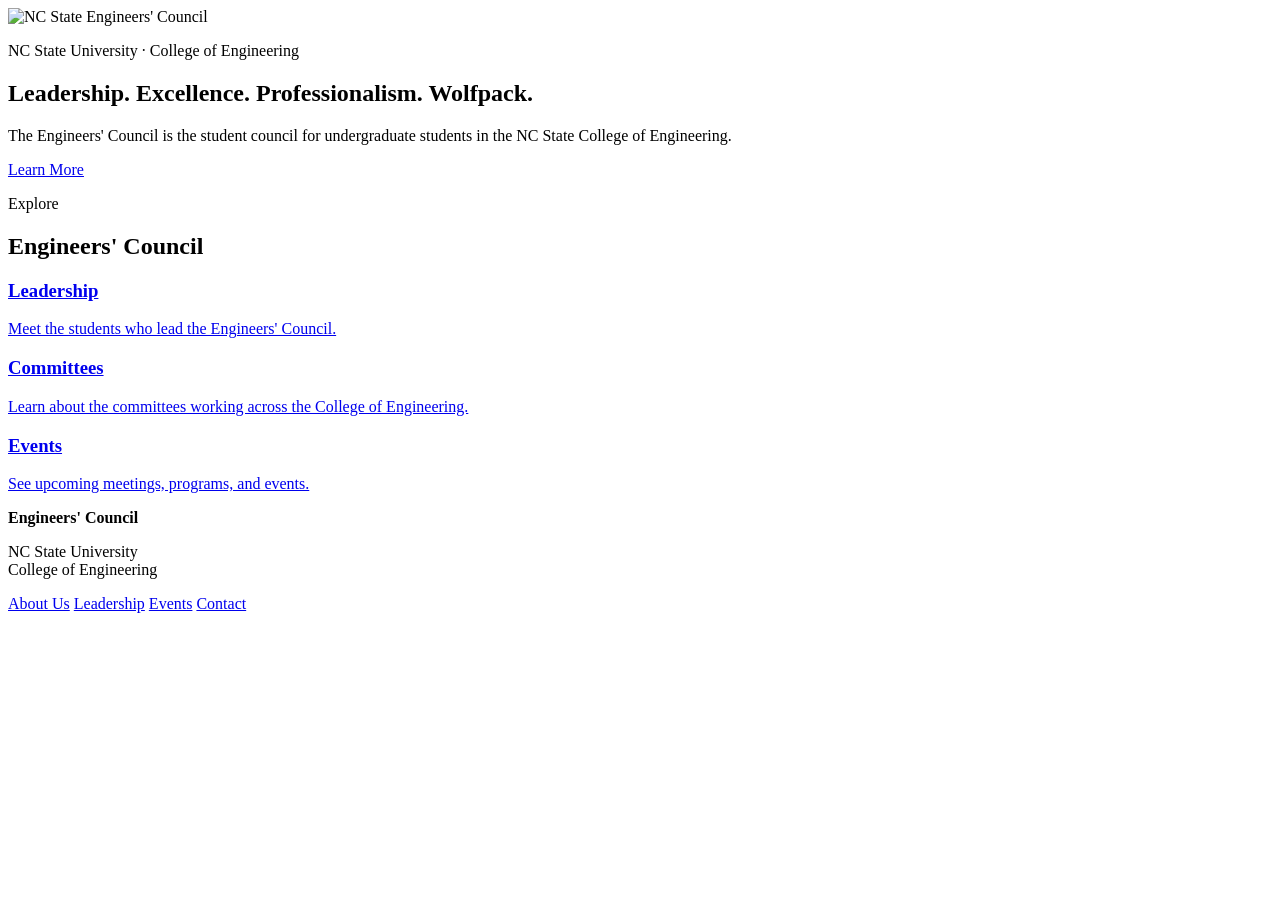
==== index.html @ de34f0c5 "j h" ====
<!DOCTYPE html>
<html lang="en">
<head>
    <link
    rel="stylesheet"
    href="https://cdnjs.cloudflare.com/ajax/libs/font-awesome/6.5.2/css/all.min.css"
>
    <meta charset="UTF-8">
    <meta name="viewport" content="width=device-width, initial-scale=1.0">

    <title>Engineers' Council | NC State</title>

    <link rel="stylesheet" href="css/style.css">
</head>

<body>
<div id="header"></div>

    <!-- =========================
         HERO
    ========================== -->
    <main>

        <section class="hero">

            <img
                src="images/banner2.jpg"
                alt="NC State Engineers' Council"
                class="hero-image"
            >

        </section>


        <!-- =========================
             INTRODUCTION
        ========================== -->
        <section class="intro">

            <div class="container intro-inner">

                <p class="eyebrow">
                    NC State University · College of Engineering
                </p>

                <h1>
                    Leadership. Excellence. Professionalism. Wolfpack.
                </h1>

                <p class="intro-text">
                    The Engineers' Council is the student council for
                    undergraduate students in the NC State College of
                    Engineering.
                </p>

                <a href="about.html" class="button">
                    Learn More
                </a>

            </div>

        </section>
        


        <!-- =========================
             QUICK LINKS
        ========================== -->
        <section class="quick-links">

            <div class="container">

                <div class="section-heading">
                    <p class="eyebrow">Explore</p>
                    <h2>Engineers' Council</h2>
                </div>


                <div class="quick-link-grid">

                    <a href="leadership.html" class="quick-card">
                        <h3>Leadership</h3>
                        <p>
                            Meet the students who lead the Engineers'
                            Council.
                        </p>
                    </a>


                    <a href="committees.html" class="quick-card">
                        <h3>Committees</h3>
                        <p>
                            Learn about the committees working across
                            the College of Engineering.
                        </p>
                    </a>


                    <a href="events.html" class="quick-card">
                        <h3>Events</h3>
                        <p>
                            See upcoming meetings, programs, and events.
                        </p>
                    </a>

                </div>

            </div>

        </section>

    </main>


    <!-- =========================
         FOOTER
    ========================== -->
    <footer class="site-footer">

        <div class="container footer-inner">

            <div>
                <strong>Engineers' Council</strong>
                <p>
                    NC State University<br>
                    College of Engineering
                </p>
            </div>

            <div class="footer-links">
                <a href="about.html">About Us</a>
                <a href="leadership.html">Leadership</a>
                <a href="events.html">Events</a>
                <a href="contact.html">Contact</a>
            </div>

        </div>

    </footer>


    <script src="js/script.js"></script>

</body>
</html>
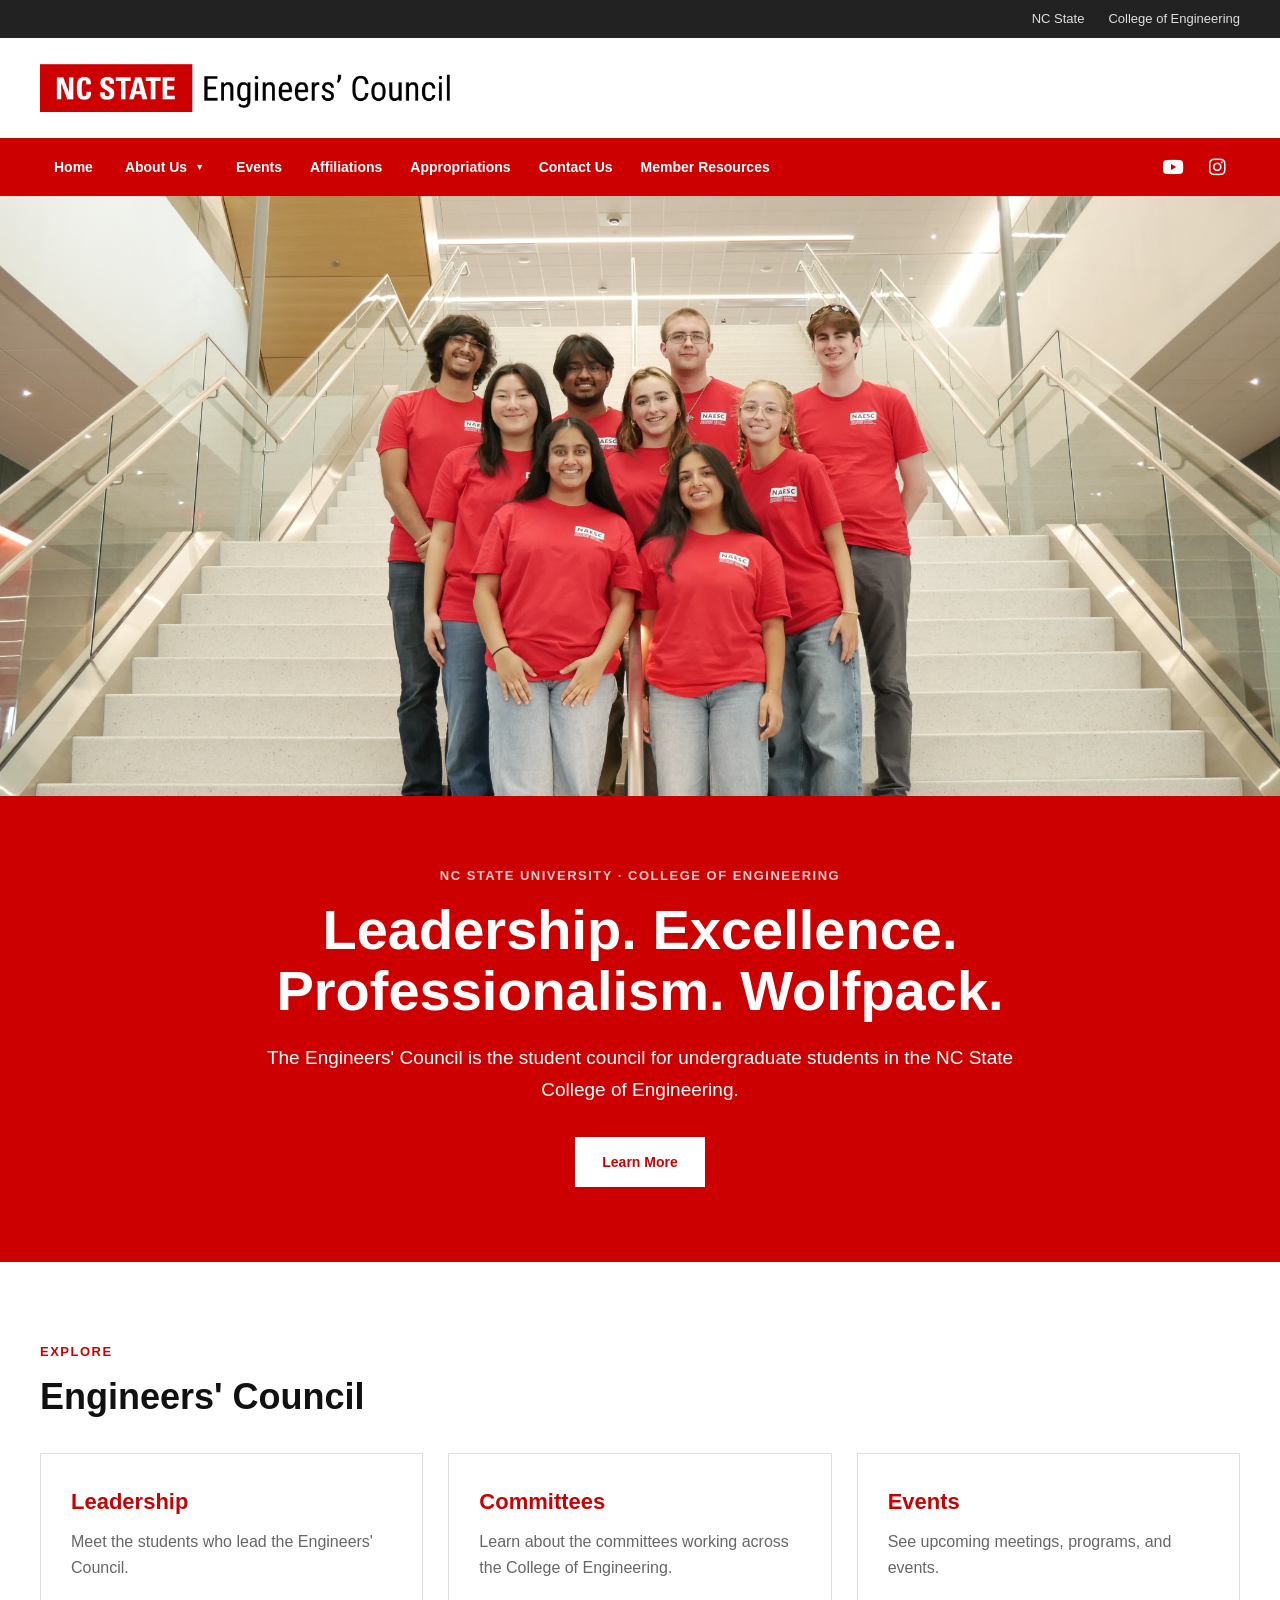
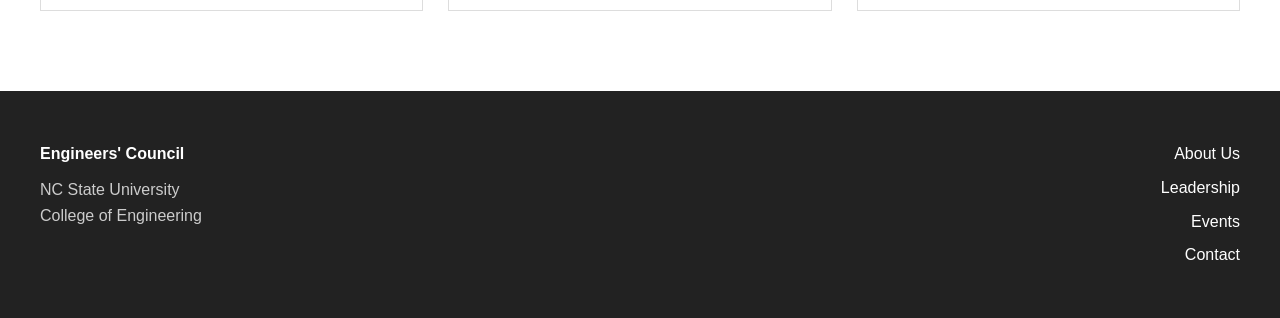
==== commit 764bbb89: "d" ====
--- a/index.html
+++ b/index.html
@@ -14,6 +14,11 @@
 </head>
 
 <body>
+
+<script>
+    document.documentElement.classList.add("loading");
+</script>
+
 <div id="header"></div>
 
     <!-- =========================
--- a/css/style.css
+++ b/css/style.css
@@ -0,0 +1,2893 @@
+/* =========================================
+   VARIABLES
+========================================= */
+
+:root {
+    --wolfpack-red: #cc0000;
+    --reynolds-red: #990000;
+
+    --black: #111111;
+    --dark-gray: #333333;
+    --gray: #666666;
+    --light-gray: #f2f2f2;
+    --border: #dddddd;
+
+    --white: #ffffff;
+
+    --max-width: 1200px;
+}
+
+/* =========================================
+   PAGE HEADER
+========================================= */
+
+.page-header {
+    background: var(--wolfpack-red);
+    color: #ffffff;
+}
+
+.page-header-inner {
+    padding: 70px 20px 75px;
+    text-align: center;
+}
+
+.page-header .eyebrow {
+    margin: 0 0 10px;
+    opacity: 0.8;
+}
+
+.page-header h1 {
+    margin: 0 0 15px;
+
+    font-size: clamp(42px, 6vw, 64px);
+    line-height: 1.1;
+    font-weight: 700;
+}
+
+.page-subtitle {
+    max-width: 700px;
+    margin: 0 auto;
+
+    font-size: 19px;
+    line-height: 1.6;
+}
+
+.events-calendar {
+    padding: 70px 0 90px;
+    background: var(--light-gray);
+}
+
+.calendar-header {
+    display: flex;
+    align-items: end;
+    justify-content: space-between;
+    gap: 30px;
+    margin-bottom: 25px;
+}
+
+.calendar-header h2 {
+    margin: 0;
+    color: var(--black);
+    font-size: 36px;
+}
+
+.calendar-button {
+    display: inline-flex;
+    align-items: center;
+    gap: 8px;
+
+    padding: 11px 18px;
+
+    background: var(--wolfpack-red);
+    color: #ffffff;
+
+    font-size: 14px;
+    font-weight: 700;
+}
+
+.calendar-button:hover {
+    background: var(--reynolds-red);
+}
+
+.calendar-shell {
+    overflow: hidden;
+
+    background: #ffffff;
+
+    border: 1px solid var(--border);
+
+    box-shadow: 0 8px 25px rgba(0, 0, 0, 0.08);
+}
+
+.calendar-top {
+    display: flex;
+    align-items: center;
+    justify-content: space-between;
+
+    padding: 18px 24px;
+
+    border-bottom: 1px solid var(--border);
+}
+
+.calendar-top strong {
+    display: block;
+
+    color: var(--black);
+    font-size: 17px;
+}
+
+.calendar-top span {
+    display: block;
+
+    margin-top: 2px;
+
+    color: var(--gray);
+    font-size: 13px;
+}
+
+.calendar-top i {
+    color: var(--wolfpack-red);
+    font-size: 24px;
+}
+
+.calendar-frame {
+    width: 100%;
+}
+
+.calendar-frame iframe {
+    display: block;
+
+    width: 100%;
+    height: 750px;
+
+    border: 0;
+}
+
+/* =========================================
+   MOBILE
+========================================= */
+
+@media (max-width: 768px) {
+
+    .page-header-inner {
+        padding: 55px 15px 60px;
+    }
+
+    .page-header h1 {
+        font-size: 42px;
+    }
+
+    .page-subtitle {
+        font-size: 17px;
+    }
+
+    .events-calendar {
+        padding: 55px 0 65px;
+    }
+
+    .calendar-wrapper iframe {
+        min-height: 600px;
+    }
+
+}
+/* =========================================
+   RESET
+========================================= */
+
+* {
+    box-sizing: border-box;
+}
+
+html {
+    scroll-behavior: smooth;
+}
+
+body {
+    margin: 0;
+    font-family: Arial, Helvetica, sans-serif;
+    color: var(--dark-gray);
+    background: var(--white);
+    line-height: 1.6;
+}
+
+img {
+    display: block;
+    max-width: 100%;
+}
+
+a {
+    color: inherit;
+    text-decoration: none;
+}
+
+
+/* =========================================
+   GENERAL
+========================================= */
+
+.container {
+    width: min(1200px, calc(100% - 40px));
+    margin: 0 auto;
+}
+
+
+/* =========================================
+   UTILITY BAR
+========================================= */
+
+.utility-bar {
+    background: #222222;
+    color: #ffffff;
+    font-size: 13px;
+}
+
+.utility-inner {
+    min-height: 38px;
+    display: flex;
+    justify-content: space-between;
+    align-items: center;
+}
+
+.utility-left {
+    font-weight: 600;
+}
+
+.utility-right {
+    display: flex;
+    gap: 24px;
+}
+
+.utility-right a {
+    color: #ffffff;
+    opacity: 0.85;
+}
+
+.utility-right a:hover {
+    opacity: 1;
+    text-decoration: underline;
+}
+
+
+/* =========================================
+   BRAND HEADER
+========================================= */
+
+.site-header {
+    background: #ffffff;
+}
+
+.header-inner {
+    min-height: 100px;
+    display: flex;
+    align-items: center;
+    justify-content: flex-start;
+}
+
+.brand {
+    display: flex;
+    align-items: center;
+    gap: 20px;
+}
+
+.brand-logo {
+    width: auto;
+    height: 48px;
+    object-fit: contain;
+}
+
+.brand-text {
+    display: flex;
+    flex-direction: column;
+}
+
+.brand-title {
+    color: var(--black);
+    font-size: 30px;
+    font-weight: 700;
+    line-height: 1.1;
+}
+
+.brand-subtitle {
+    margin-top: 4px;
+    color: var(--gray);
+    font-size: 14px;
+}
+
+/* =========================================
+   MAIN NAVIGATION
+========================================= */
+
+.main-nav {
+    position: relative;
+    background: var(--wolfpack-red);
+    color: #ffffff;
+    z-index: 1000;
+}
+
+.nav-inner {
+    display: flex;
+    align-items: stretch;
+    justify-content: flex-start;
+    min-height: 58px;
+    flex-wrap: nowrap;
+}
+
+.nav-link {
+    display: flex;
+    align-items: center;
+    justify-content: center;
+
+    height: 58px;
+    padding: 0 14px;
+
+    border: 0;
+    background: transparent;
+
+    color: #ffffff;
+
+    font-family: inherit;
+    font-size: 14px;
+    font-weight: 600;
+
+    line-height: 1;
+    white-space: nowrap;
+
+    cursor: pointer;
+
+    transition:
+        background-color 0.2s ease,
+        color 0.2s ease;
+}
+
+.nav-link:hover,
+.nav-link.active {
+    background: var(--reynolds-red);
+}
+
+
+/* About Us container */
+
+.nav-dropdown {
+    position: relative;
+    display: flex;
+    align-items: stretch;
+}
+
+
+/* About Us button */
+
+.nav-dropdown .dropdown-toggle {
+    display: flex;
+    align-items: center;
+    justify-content: center;
+
+    height: 58px;
+
+    padding: 0 18px;
+
+    gap: 8px;
+}
+
+
+/* Arrow */
+
+.dropdown-toggle .arrow {
+    display: inline-flex;
+    align-items: center;
+
+    font-size: 9px;
+    line-height: 1;
+}
+
+
+/* =========================================
+   DESKTOP DROPDOWN
+========================================= */
+
+.nav-dropdown {
+    position: relative;
+}
+
+.dropdown-menu {
+    position: absolute;
+
+    top: 100%;
+    left: 0;
+
+    min-width: 280px;
+
+    padding: 8px 0;
+
+    background: #ffffff;
+
+    border-top: 4px solid var(--reynolds-red);
+
+    box-shadow: 0 8px 25px rgba(0, 0, 0, 0.18);
+
+    opacity: 0;
+    visibility: hidden;
+
+    transform: translateY(-5px);
+
+    transition:
+        opacity 0.15s ease,
+        visibility 0.15s ease,
+        transform 0.15s ease;
+}
+
+.nav-dropdown:hover .dropdown-menu,
+.nav-dropdown.open .dropdown-menu {
+    opacity: 1;
+    visibility: visible;
+    transform: translateY(0);
+}
+
+.dropdown-menu a {
+    display: block;
+
+    padding: 12px 20px;
+
+    color: var(--dark-gray);
+
+    font-size: 14px;
+
+    transition:
+        background-color 0.15s ease,
+        color 0.15s ease;
+}
+
+.dropdown-menu a:hover {
+    background: var(--light-gray);
+    color: var(--wolfpack-red);
+}
+
+
+/* =========================================
+   MOBILE BUTTON
+========================================= */
+
+.mobile-menu-button {
+    display: none;
+
+    margin-left: auto;
+
+    width: 48px;
+    height: 48px;
+
+    padding: 10px;
+
+    border: 0;
+    background: transparent;
+
+    cursor: pointer;
+}
+
+.mobile-menu-button span {
+    display: block;
+
+    width: 26px;
+    height: 3px;
+
+    margin: 5px auto;
+
+    background: #ffffff;
+
+    transition: transform 0.2s ease;
+}
+
+
+/* =========================================
+   MOBILE MENU
+========================================= */
+
+.mobile-menu {
+    display: none;
+
+    background: var(--reynolds-red);
+}
+
+.mobile-menu > a,
+.mobile-dropdown-toggle {
+    display: flex;
+    align-items: center;
+    justify-content: space-between;
+
+    width: 100%;
+
+    padding: 16px 20px;
+
+    border: 0;
+    border-bottom: 1px solid rgba(255, 255, 255, 0.15);
+
+    background: transparent;
+
+    color: #ffffff;
+
+    font-family: inherit;
+    font-size: 16px;
+    font-weight: 600;
+
+    text-align: left;
+
+    cursor: pointer;
+}
+
+.mobile-menu > a:hover,
+.mobile-dropdown-toggle:hover {
+    background: var(--wolfpack-red);
+}
+
+.mobile-dropdown {
+    display: none;
+
+    background: #ffffff;
+}
+
+.mobile-dropdown.open {
+    display: block;
+}
+
+.mobile-dropdown a {
+    display: block;
+
+    padding: 13px 30px;
+
+    border-bottom: 1px solid var(--border);
+
+    color: var(--dark-gray);
+
+    font-size: 14px;
+}
+
+.mobile-dropdown a:hover {
+    color: var(--wolfpack-red);
+    background: var(--light-gray);
+}
+
+
+/* =========================================
+   HERO
+========================================= */
+
+.hero {
+    width: 100%;
+    height: min(600px, 55vw);
+
+    min-height: 350px;
+
+    overflow: hidden;
+
+    background: #eeeeee;
+}
+
+.hero-image {
+    width: 100%;
+    height: 100%;
+
+    object-fit: cover;
+    object-position: center;
+}
+
+
+/* =========================================
+   INTRO
+========================================= */
+
+.intro {
+    background: var(--wolfpack-red);
+    color: #ffffff;
+}
+
+.intro-inner {
+    padding: 70px 20px 75px;
+    text-align: center;
+}
+
+.eyebrow {
+    margin: 0 0 12px;
+
+    font-size: 13px;
+    font-weight: 700;
+
+    letter-spacing: 1.5px;
+    text-transform: uppercase;
+}
+
+.intro .eyebrow {
+    opacity: 0.8;
+}
+
+.intro h1 {
+    max-width: 900px;
+
+    margin: 0 auto 20px;
+
+    font-size: clamp(32px, 5vw, 56px);
+    line-height: 1.1;
+
+    font-weight: 700;
+}
+
+.intro-text {
+    max-width: 750px;
+
+    margin: 0 auto 30px;
+
+    font-size: 19px;
+    line-height: 1.7;
+}
+
+
+/* =========================================
+   BUTTON
+========================================= */
+
+.button {
+    display: inline-block;
+
+    padding: 12px 25px;
+
+    background: #ffffff;
+    color: var(--wolfpack-red);
+
+    font-size: 14px;
+    font-weight: 700;
+
+    border: 2px solid #ffffff;
+
+    transition:
+        background-color 0.2s ease,
+        color 0.2s ease;
+}
+
+.button:hover {
+    background: transparent;
+    color: #ffffff;
+}
+
+
+
+/* =========================================
+   QUICK LINKS
+========================================= */
+
+.quick-links {
+    padding: 80px 0;
+    background: #ffffff;
+}
+
+.section-heading {
+    margin-bottom: 35px;
+}
+
+.section-heading .eyebrow {
+    color: var(--wolfpack-red);
+}
+
+.section-heading h2 {
+    margin: 0;
+
+    color: var(--black);
+
+    font-size: 36px;
+    line-height: 1.2;
+}
+
+.quick-link-grid {
+    display: grid;
+
+    grid-template-columns:
+        repeat(3, 1fr);
+
+    gap: 25px;
+}
+
+.quick-card {
+    display: block;
+
+    padding: 30px;
+
+    border: 1px solid var(--border);
+
+    transition:
+        transform 0.2s ease,
+        box-shadow 0.2s ease,
+        border-color 0.2s ease;
+}
+
+.quick-card:hover {
+    transform: translateY(-4px);
+
+    border-color: var(--wolfpack-red);
+
+    box-shadow:
+        0 8px 25px rgba(0, 0, 0, 0.08);
+}
+
+.quick-card h3 {
+    margin: 0 0 10px;
+
+    color: var(--wolfpack-red);
+
+    font-size: 22px;
+}
+
+.quick-card p {
+    margin: 0;
+
+    color: var(--gray);
+}
+
+
+/* =========================================
+   FOOTER
+========================================= */
+
+.site-footer {
+    padding: 50px 0;
+
+    background: #222222;
+    color: #ffffff;
+}
+
+.footer-inner {
+    display: flex;
+    justify-content: space-between;
+    gap: 40px;
+}
+
+.footer-inner p {
+    margin: 10px 0 0;
+
+    color: #cccccc;
+}
+
+.footer-links {
+    display: flex;
+    flex-direction: column;
+    gap: 8px;
+
+    text-align: right;
+}
+
+.footer-links a {
+    color: #ffffff;
+}
+
+.footer-links a:hover {
+    color: #ffcccc;
+}
+/* =========================================
+   SOCIAL ICONS
+========================================= */
+
+.social-links {
+    display: flex;
+    align-items: stretch;
+    margin-left: auto;
+}
+
+.social-link {
+    display: flex;
+    align-items: center;
+    justify-content: center;
+
+    width: 45px;
+    height: 58px;
+
+    color: #ffffff;
+
+    font-size: 19px;
+
+    transition:
+        background-color 0.2s ease,
+        transform 0.2s ease;
+}
+
+.social-link:hover {
+    background: var(--reynolds-red);
+}
+
+.social-link i {
+    transition: transform 0.2s ease;
+}
+
+.social-link:hover i {
+    transform: scale(1.1);
+}
+
+/* =========================================
+   MOBILE
+========================================= */
+
+@media (max-width: 768px) {
+
+    .container {
+        width: min(100% - 30px, 1200px);
+    }
+
+
+    /* Utility */
+
+    .utility-right {
+        display: none;
+    }
+
+    .utility-inner {
+        min-height: 32px;
+    }
+
+
+    /* Header */
+
+    .header-inner {
+        min-height: 82px;
+    }
+
+    .brand-logo {
+        height: 40px;
+    }
+
+    .brand {
+        gap: 12px;
+    }
+
+    .brand-title {
+        font-size: 22px;
+    }
+
+    .brand-subtitle {
+        font-size: 12px;
+    }
+
+
+    /* Navigation */
+
+    .nav-inner {
+        min-height: 58px;
+    }
+
+    .nav-inner > .nav-link,
+    .nav-inner > .nav-dropdown {
+        display: none;
+    }
+
+    .mobile-menu-button {
+        display: block;
+    }
+
+    .mobile-menu {
+        display: none;
+    }
+
+    .main-nav.mobile-open .mobile-menu {
+        display: block;
+    }
+
+
+    /* Hero */
+
+    .hero {
+        height: 55vw;
+        min-height: 250px;
+    }
+
+
+    /* Intro */
+
+    .intro-inner {
+        padding: 55px 15px 60px;
+    }
+
+    .intro-text {
+        font-size: 17px;
+    }
+
+
+    /* Cards */
+
+    .quick-links {
+        padding: 55px 0;
+    }
+
+    .quick-link-grid {
+        grid-template-columns: 1fr;
+    }
+
+
+    /* Footer */
+
+    .footer-inner {
+        flex-direction: column;
+    }
+
+    .footer-links {
+        text-align: left;
+    }
+}
+
+
+/* =========================================
+   SMALL PHONES
+========================================= */
+
+@media (max-width: 480px) {
+
+    .brand-logo {
+        height: 42px;
+    }
+
+    .brand-title {
+        font-size: 19px;
+    }
+
+    .brand-subtitle {
+        display: none;
+    }
+
+    .hero {
+        min-height: 220px;
+    }
+
+    .intro h1 {
+        font-size: 30px;
+    }
+}
+/* =========================================
+   MEETING ANNOUNCEMENT
+========================================= */
+
+.meeting-announcement {
+    background: var(--wolfpack-red);
+    color: #ffffff;
+}
+
+.meeting-inner {
+    display: flex;
+    align-items: center;
+    gap: 28px;
+
+    padding: 42px 20px;
+}
+
+.meeting-icon {
+    display: flex;
+    align-items: center;
+    justify-content: center;
+
+    flex-shrink: 0;
+
+    width: 64px;
+    height: 64px;
+
+    background: #ffffff;
+    color: var(--wolfpack-red);
+
+    font-size: 27px;
+}
+
+.meeting-content {
+    flex: 1;
+}
+
+.meeting-label {
+    display: block;
+
+    margin-bottom: 3px;
+
+    color: #ffffff;
+
+    font-size: 12px;
+    font-weight: 700;
+    letter-spacing: 1.5px;
+}
+
+.meeting-content h2 {
+    margin: 0 0 8px;
+
+    color: #ffffff;
+
+    font-size: 30px;
+    line-height: 1.2;
+}
+
+.meeting-details {
+    display: flex;
+    flex-wrap: wrap;
+    align-items: center;
+
+    gap: 8px;
+
+    margin: 0 0 8px;
+
+    color: #ffffff;
+
+    font-size: 16px;
+}
+
+.meeting-details strong {
+    color: #ffffff;
+}
+
+.meeting-divider {
+    color: #ffffff;
+    font-weight: 700;
+}
+
+.meeting-description {
+    max-width: 850px;
+
+    margin: 0;
+
+    color: #ffffff;
+
+    font-size: 15px;
+    line-height: 1.5;
+}
+
+
+/* =========================================
+   MOBILE
+========================================= */
+
+@media (max-width: 600px) {
+
+    .meeting-inner {
+        align-items: flex-start;
+        gap: 18px;
+
+        padding: 32px 20px;
+    }
+
+    .meeting-icon {
+        width: 52px;
+        height: 52px;
+
+        font-size: 22px;
+    }
+
+    .meeting-content h2 {
+        font-size: 24px;
+    }
+
+    .meeting-details {
+        display: block;
+        font-size: 15px;
+    }
+
+    .meeting-divider {
+        display: none;
+    }
+
+    .meeting-details strong {
+        display: block;
+        margin-bottom: 3px;
+    }
+
+}
+/* =========================================
+   NEW PAGE HEADER
+========================================= */
+
+.new-page-header {
+    background: #ffffff;
+    color: var(--black);
+    border-bottom: 1px solid var(--border);
+}
+
+.new-page-header-inner {
+    padding: 55px 20px 50px;
+    text-align: center;
+}
+
+.new-page-header .eyebrow {
+    margin: 0 0 8px;
+
+    color: var(--wolfpack-red);
+
+    font-size: 13px;
+    font-weight: 700;
+    letter-spacing: 1.5px;
+    text-transform: uppercase;
+}
+
+.new-page-header h1 {
+    margin: 0 0 12px;
+
+    color: var(--black);
+
+    font-size: clamp(40px, 5vw, 56px);
+    line-height: 1.1;
+    font-weight: 700;
+}
+
+.new-page-header .page-subtitle {
+    max-width: 700px;
+
+    margin: 0 auto;
+
+    color: var(--gray);
+
+    font-size: 18px;
+    line-height: 1.6;
+}
+/* =========================================
+   ABOUT INTRO
+========================================= */
+
+.about-intro {
+    padding: 75px 0;
+    background: #ffffff;
+}
+
+.about-intro-inner {
+    display: grid;
+    grid-template-columns: 1fr 1fr;
+    align-items: center;
+    gap: 60px;
+}
+
+.about-image {
+    overflow: hidden;
+}
+
+.about-image img {
+    width: 100%;
+    height: 400px;
+    object-fit: cover;
+}
+
+.about-intro-content .eyebrow {
+    margin: 0 0 8px;
+    color: var(--wolfpack-red);
+}
+
+.about-intro-content h2 {
+    margin: 0 0 20px;
+    color: var(--black);
+    font-size: 38px;
+    line-height: 1.2;
+}
+
+.about-intro-content p {
+    margin: 0 0 16px;
+    color: var(--gray);
+    font-size: 17px;
+    line-height: 1.7;
+}
+
+
+/* =========================================
+   MEMBERS
+========================================= */
+
+.about-members {
+    padding: 75px 0;
+    background: var(--light-gray);
+}
+
+.member-grid {
+    display: grid;
+    grid-template-columns: repeat(3, 1fr);
+    gap: 25px;
+}
+
+.member-item {
+    display: flex;
+    gap: 20px;
+
+    padding: 30px;
+
+    background: #ffffff;
+    border: 1px solid var(--border);
+}
+
+.member-icon {
+    display: flex;
+    align-items: center;
+    justify-content: center;
+
+    flex-shrink: 0;
+
+    width: 52px;
+    height: 52px;
+
+    background: var(--wolfpack-red);
+    color: #ffffff;
+
+    font-size: 21px;
+}
+
+.member-item h3 {
+    margin: 0 0 8px;
+
+    color: var(--black);
+    font-size: 19px;
+}
+
+.member-item p {
+    margin: 0;
+
+    color: var(--gray);
+    font-size: 14px;
+    line-height: 1.6;
+}
+
+
+/* =========================================
+   MEETINGS / JOIN
+========================================= */
+
+.about-meetings {
+    padding: 75px 0;
+    background: var(--wolfpack-red);
+    color: #ffffff;
+}
+
+.about-meetings-inner {
+    display: grid;
+    grid-template-columns: 1fr 1fr;
+    gap: 70px;
+}
+
+.about-meetings .eyebrow {
+    margin: 0 0 8px;
+    color: #ffffff;
+    opacity: 0.8;
+}
+
+.about-meetings h2 {
+    margin: 0 0 15px;
+
+    color: #ffffff;
+
+    font-size: 30px;
+    line-height: 1.2;
+}
+
+.about-meetings p {
+    margin: 0 0 14px;
+
+    color: #ffffff;
+
+    font-size: 16px;
+    line-height: 1.7;
+}
+
+.about-meetings a {
+    color: #ffffff;
+    font-weight: 700;
+    text-decoration: underline;
+}
+
+.about-meetings a:hover {
+    color: #ffcccc;
+}
+
+
+/* =========================================
+   ABOUT MOBILE
+========================================= */
+
+@media (max-width: 768px) {
+
+    .about-intro {
+        padding: 55px 0;
+    }
+
+    .about-intro-inner {
+        grid-template-columns: 1fr;
+        gap: 35px;
+    }
+
+    .about-image img {
+        height: 300px;
+    }
+
+    .about-intro-content h2 {
+        font-size: 32px;
+    }
+
+    .member-grid {
+        grid-template-columns: 1fr;
+    }
+
+    .about-members {
+        padding: 55px 0;
+    }
+
+    .about-meetings {
+        padding: 55px 0;
+    }
+
+    .about-meetings-inner {
+        grid-template-columns: 1fr;
+        gap: 40px;
+    }
+
+}
+
+
+@media (max-width: 480px) {
+
+    .about-image img {
+        height: 240px;
+    }
+
+    .member-item {
+        padding: 22px;
+    }
+
+}
+/* =========================================
+   APPROPRIATIONS INTRO
+========================================= */
+
+.appropriations-intro {
+    padding: 65px 0;
+    background: #ffffff;
+}
+
+.appropriations-intro-content {
+    max-width: 900px;
+    margin: 0 auto;
+}
+
+.appropriations-intro-content > p {
+    margin: 0 0 30px;
+
+    color: var(--dark-gray);
+
+    font-size: 19px;
+    line-height: 1.7;
+}
+
+
+/* =========================================
+   NOTICE
+========================================= */
+
+.appropriations-notice {
+    display: flex;
+    gap: 18px;
+
+    padding: 22px 25px;
+
+    background: var(--light-gray);
+    border-left: 5px solid var(--wolfpack-red);
+}
+
+.appropriations-notice > i {
+    margin-top: 3px;
+
+    color: var(--wolfpack-red);
+
+    font-size: 22px;
+}
+
+.appropriations-notice strong {
+    display: block;
+
+    margin-bottom: 4px;
+
+    color: var(--black);
+
+    font-size: 16px;
+}
+
+.appropriations-notice p {
+    margin: 0;
+
+    color: var(--gray);
+
+    font-size: 14px;
+}
+
+
+/* =========================================
+   PROCESS
+========================================= */
+
+.appropriations-process {
+    padding: 75px 0;
+
+    background: var(--light-gray);
+}
+
+.appropriations-copy {
+    max-width: 900px;
+}
+
+.appropriations-copy p {
+    margin: 0 0 18px;
+
+    color: var(--dark-gray);
+
+    font-size: 16px;
+    line-height: 1.75;
+}
+
+
+/* =========================================
+   DOCUMENTS
+========================================= */
+
+.appropriations-documents {
+    padding: 75px 0;
+
+    background: #ffffff;
+}
+
+.documents-intro {
+    max-width: 900px;
+        margin-bottom: 10px;
+
+    
+
+    
+}
+
+.documents-intro p {
+    margin: 0 0 15px;
+
+    color: var(--gray);
+
+    font-size: 15px;
+    line-height: 1.7;
+}
+
+.documents-warning {
+    display: flex;
+    align-items: flex-start;
+    gap: 12px;
+    margin-bottom: 20px;
+
+    padding: 18px 20px;
+
+    background: #fff4f4;
+    border-left: 4px solid var(--wolfpack-red);
+}
+
+.documents-warning i {
+    flex-shrink: 0;
+
+    
+
+    color: var(--wolfpack-red);
+}
+
+.documents-warning p {
+    margin: 0;
+
+    color: var(--dark-gray);
+
+    font-size: 14px;
+    line-height: 1.6;
+}
+
+
+/* Document cards */
+
+.document-grid {
+    display: grid;
+    grid-template-columns: repeat(2, 1fr);
+    gap: 25px;
+}
+
+.document-card {
+    display: flex;
+    gap: 20px;
+
+    padding: 28px;
+
+    border: 1px solid var(--border);
+
+    background: #ffffff;
+
+    transition:
+        transform 0.2s ease,
+        border-color 0.2s ease,
+        box-shadow 0.2s ease;
+}
+
+.document-card:hover {
+    transform: translateY(-3px);
+
+    border-color: var(--wolfpack-red);
+
+    box-shadow:
+        0 8px 25px rgba(0, 0, 0, 0.08);
+}
+
+.document-icon {
+    display: flex;
+    align-items: center;
+    justify-content: center;
+
+    flex-shrink: 0;
+
+    width: 55px;
+    height: 55px;
+
+    background: var(--wolfpack-red);
+    color: #ffffff;
+
+    font-size: 22px;
+}
+
+.document-type {
+    display: block;
+
+    margin-bottom: 4px;
+
+    color: var(--wolfpack-red);
+
+    font-size: 10px;
+    font-weight: 700;
+    letter-spacing: 1.2px;
+}
+
+.document-content h3 {
+    margin: 0 0 8px;
+
+    color: var(--black);
+
+    font-size: 20px;
+    line-height: 1.3;
+}
+
+.document-content p {
+    margin: 0 0 15px;
+
+    color: var(--gray);
+
+    font-size: 14px;
+    line-height: 1.6;
+}
+
+.document-link {
+    color: var(--wolfpack-red);
+
+    font-size: 13px;
+    font-weight: 700;
+}
+
+.document-link i {
+    margin-left: 5px;
+}
+
+
+/* Rubric note */
+
+.rubric-note {
+    max-width: 900px;
+
+    margin-top: 25px;
+}
+
+.rubric-note p {
+    margin: 0;
+
+    color: var(--gray);
+
+    font-size: 13px;
+    line-height: 1.6;
+}
+
+
+/* =========================================
+   APPLICATIONS
+========================================= */
+
+.appropriations-applications {
+    padding: 75px 0 90px;
+
+    background: var(--light-gray);
+}
+
+.application-grid {
+    display: grid;
+    grid-template-columns: repeat(3, 1fr);
+    gap: 20px;
+}
+
+.application-card {
+    display: block;
+
+    padding: 30px;
+
+    background: #ffffff;
+
+    border: 1px solid var(--border);
+
+    transition:
+        transform 0.2s ease,
+        box-shadow 0.2s ease,
+        border-color 0.2s ease;
+}
+
+.application-card:hover {
+    transform: translateY(-3px);
+
+    border-color: var(--wolfpack-red);
+
+    box-shadow:
+        0 8px 25px rgba(0, 0, 0, 0.08);
+}
+
+.application-icon {
+    display: flex;
+    align-items: center;
+    justify-content: center;
+
+    width: 52px;
+    height: 52px;
+
+    margin-bottom: 20px;
+
+    background: var(--wolfpack-red);
+    color: #ffffff;
+
+    font-size: 20px;
+}
+
+.application-card h3 {
+    margin: 0 0 20px;
+
+    color: var(--black);
+
+    font-size: 19px;
+    line-height: 1.35;
+}
+
+.application-card > span {
+    color: var(--wolfpack-red);
+
+    font-size: 13px;
+    font-weight: 700;
+}
+
+.application-card > span i {
+    margin-left: 5px;
+
+    transition: transform 0.2s ease;
+}
+
+.application-card:hover > span i {
+    transform: translateX(4px);
+}
+
+
+/* =========================================
+   APPROPRIATIONS MOBILE
+========================================= */
+
+@media (max-width: 768px) {
+
+    .appropriations-intro,
+    .appropriations-process,
+    .appropriations-documents {
+        padding: 55px 0;
+    }
+
+    .document-grid {
+        grid-template-columns: 1fr;
+    }
+
+    .application-grid {
+        grid-template-columns: 1fr;
+    }
+
+    .appropiations-applications {
+        padding: 55px 0 65px;
+    }
+
+}
+
+
+@media (max-width: 480px) {
+
+    .appropriations-notice {
+        padding: 18px;
+    }
+
+    .document-card {
+        padding: 22px;
+
+        gap: 15px;
+    }
+
+    .document-icon {
+        width: 48px;
+        height: 48px;
+
+        font-size: 19px;
+    }
+
+    .document-content h3 {
+        font-size: 18px;
+    }
+
+}   
+/* =========================================
+   MEMBER RESOURCES
+========================================= */
+
+.member-resources {
+    padding: 75px 0 90px;
+    background: var(--light-gray);
+}
+
+.resource-grid {
+    display: grid;
+    grid-template-columns: repeat(2, 1fr);
+    gap: 25px;
+}
+
+.resource-card {
+    display: flex;
+    gap: 22px;
+
+    padding: 30px;
+
+    background: #ffffff;
+    border: 1px solid var(--border);
+}
+
+.resource-icon {
+    display: flex;
+    align-items: center;
+    justify-content: center;
+
+    flex-shrink: 0;
+
+    width: 55px;
+    height: 55px;
+
+    background: var(--wolfpack-red);
+    color: #ffffff;
+
+    font-size: 22px;
+}
+
+.resource-content {
+    flex: 1;
+}
+
+.resource-type {
+    display: block;
+
+    margin-bottom: 5px;
+
+    color: var(--wolfpack-red);
+
+    font-size: 10px;
+    font-weight: 700;
+    letter-spacing: 1.3px;
+}
+
+.resource-content h2 {
+    margin: 0 0 12px;
+
+    color: var(--black);
+
+    font-size: 23px;
+    line-height: 1.25;
+}
+
+.resource-content p {
+    margin: 0 0 13px;
+
+    color: var(--gray);
+
+    font-size: 14px;
+    line-height: 1.65;
+}
+
+.resource-button {
+    display: inline-flex;
+    align-items: center;
+    gap: 7px;
+
+    margin-top: 5px;
+    padding: 10px 15px;
+
+    background: var(--wolfpack-red);
+    color: #ffffff;
+
+    font-size: 13px;
+    font-weight: 700;
+
+    transition: background-color 0.2s ease;
+}
+
+.resource-button:hover {
+    background: var(--reynolds-red);
+}
+
+.resource-button-secondary {
+    background: transparent;
+    color: var(--wolfpack-red);
+
+    border: 1px solid var(--wolfpack-red);
+}
+
+.resource-button-secondary:hover {
+    background: var(--wolfpack-red);
+    color: #ffffff;
+}
+
+.resource-actions {
+    display: flex;
+    flex-wrap: wrap;
+    gap: 8px;
+}
+
+
+/* =========================================
+   RESOURCES HELP
+========================================= */
+
+.resources-help {
+    padding: 55px 0;
+
+    background: var(--wolfpack-red);
+    color: #ffffff;
+}
+
+.resources-help-inner {
+    display: flex;
+    align-items: center;
+    justify-content: space-between;
+    gap: 40px;
+}
+
+.resources-help .eyebrow {
+    margin: 0 0 7px;
+    color: #ffffff;
+    opacity: 0.8;
+}
+
+.resources-help h2 {
+    margin: 0 0 8px;
+
+    color: #ffffff;
+
+    font-size: 30px;
+}
+
+.resources-help p:not(.eyebrow) {
+    max-width: 650px;
+
+    margin: 0;
+
+    color: #ffffff;
+
+    font-size: 15px;
+}
+
+.resources-help .button {
+    flex-shrink: 0;
+}
+
+
+/* =========================================
+   MEMBER RESOURCES MOBILE
+========================================= */
+
+@media (max-width: 768px) {
+
+    .member-resources {
+        padding: 55px 0 65px;
+    }
+
+    .resource-grid {
+        grid-template-columns: 1fr;
+    }
+
+    .resources-help {
+        padding: 45px 0;
+    }
+
+    .resources-help-inner {
+        align-items: flex-start;
+        flex-direction: column;
+        gap: 25px;
+    }
+
+}
+
+@media (max-width: 480px) {
+
+    .resource-card {
+        gap: 15px;
+        padding: 22px;
+    }
+
+    .resource-icon {
+        width: 48px;
+        height: 48px;
+        font-size: 19px;
+    }
+
+    .resource-content h2 {
+        font-size: 20px;
+    }
+
+    .resource-actions {
+        flex-direction: column;
+        align-items: flex-start;
+    }
+
+}
+/* =========================================
+   CONTACT PAGE
+========================================= */
+
+.contact-section {
+    padding: 75px 0 90px;
+    background: var(--light-gray);
+}
+
+.contact-grid {
+    display: grid;
+    grid-template-columns: repeat(2, 1fr);
+    gap: 25px;
+}
+
+.contact-card {
+    display: flex;
+    align-items: flex-start;
+    gap: 20px;
+
+    padding: 30px;
+
+    background: #ffffff;
+    border: 1px solid var(--border);
+}
+
+.contact-primary {
+    border-top: 4px solid var(--wolfpack-red);
+}
+
+.contact-icon {
+    display: flex;
+    align-items: center;
+    justify-content: center;
+
+    flex-shrink: 0;
+
+    width: 52px;
+    height: 52px;
+
+    background: var(--wolfpack-red);
+    color: #ffffff;
+
+    font-size: 20px;
+}
+
+.contact-label {
+    display: block;
+
+    margin-bottom: 5px;
+
+    color: var(--wolfpack-red);
+
+    font-size: 10px;
+    font-weight: 700;
+    letter-spacing: 1.3px;
+}
+
+.contact-card h2 {
+    margin: 0 0 12px;
+
+    color: var(--black);
+
+    font-size: 23px;
+    line-height: 1.25;
+}
+
+.contact-card p {
+    margin: 0 0 13px;
+
+    color: var(--gray);
+
+    font-size: 14px;
+    line-height: 1.65;
+}
+
+.contact-card p a {
+    color: var(--wolfpack-red);
+    font-weight: 600;
+}
+
+.contact-email {
+    display: inline-block;
+
+    color: var(--wolfpack-red);
+
+    font-size: 16px;
+    font-weight: 700;
+
+    word-break: break-word;
+}
+
+.contact-email:hover {
+    text-decoration: underline;
+}
+
+.contact-note {
+    margin-top: 3px !important;
+
+    color: var(--gray);
+    font-size: 13px !important;
+    font-style: italic;
+}
+
+.address {
+    line-height: 1.7 !important;
+}
+
+
+/* =========================================
+   CONTACT CTA
+========================================= */
+
+.contact-cta {
+    display: flex;
+    align-items: center;
+    justify-content: space-between;
+    gap: 40px;
+
+    margin-top: 30px;
+    padding: 35px;
+
+    background: var(--wolfpack-red);
+    color: #ffffff;
+}
+
+.contact-cta .eyebrow {
+    margin: 0 0 5px;
+
+    color: #ffffff;
+    opacity: 0.8;
+}
+
+.contact-cta h2 {
+    margin: 0 0 8px;
+
+    color: #ffffff;
+
+    font-size: 30px;
+}
+
+.contact-cta p:not(.eyebrow) {
+    max-width: 650px;
+
+    margin: 0;
+
+    color: #ffffff;
+
+    font-size: 15px;
+}
+
+.contact-cta .button {
+    flex-shrink: 0;
+}
+
+
+/* =========================================
+   CONTACT MOBILE
+========================================= */
+
+@media (max-width: 768px) {
+
+    .contact-section {
+        padding: 55px 0 65px;
+    }
+
+    .contact-grid {
+        grid-template-columns: 1fr;
+    }
+
+    .contact-cta {
+        align-items: flex-start;
+        flex-direction: column;
+
+        gap: 25px;
+
+        padding: 28px;
+    }
+
+}
+
+@media (max-width: 480px) {
+
+    .contact-card {
+        gap: 15px;
+        padding: 22px;
+    }
+
+    .contact-icon {
+        width: 46px;
+        height: 46px;
+
+        font-size: 18px;
+    }
+
+    .contact-card h2 {
+        font-size: 20px;
+    }
+
+    .contact-email {
+        font-size: 14px;
+    }
+
+}
+/* =========================================
+   COMMITTEES
+========================================= */
+
+.committees-section {
+    padding: 75px 0 90px;
+    background: var(--light-gray);
+}
+
+.committee-grid {
+    display: grid;
+    grid-template-columns: repeat(2, 1fr);
+    gap: 25px;
+}
+
+.committee-card {
+    display: flex;
+    align-items: flex-start;
+    gap: 22px;
+
+    padding: 30px;
+
+    background: #ffffff;
+    border: 1px solid var(--border);
+
+    transition:
+        transform 0.2s ease,
+        box-shadow 0.2s ease,
+        border-color 0.2s ease;
+}
+
+.committee-card:hover {
+    transform: translateY(-3px);
+
+    border-color: var(--wolfpack-red);
+
+    box-shadow:
+        0 8px 25px rgba(0, 0, 0, 0.08);
+}
+
+.committee-icon {
+    display: flex;
+    align-items: center;
+    justify-content: center;
+
+    flex-shrink: 0;
+
+    width: 55px;
+    height: 55px;
+
+    background: var(--wolfpack-red);
+    color: #ffffff;
+
+    font-size: 22px;
+}
+
+.committee-content {
+    flex: 1;
+}
+
+.committee-content h2 {
+    margin: 0 0 12px;
+
+    color: var(--black);
+
+    font-size: 22px;
+    line-height: 1.25;
+}
+
+.committee-content p {
+    margin: 0 0 13px;
+
+    color: var(--gray);
+
+    font-size: 14px;
+    line-height: 1.65;
+}
+
+.committee-content p:last-of-type {
+    margin-bottom: 18px;
+}
+
+
+/* =========================================
+   TASK FORCE HEADING
+========================================= */
+
+.task-force-heading {
+    margin-top: 75px;
+    margin-bottom: 30px;
+}
+
+.task-force-heading .eyebrow {
+    margin-bottom: 7px;
+
+    color: var(--wolfpack-red);
+}
+
+.task-force-heading h2 {
+    margin: 0;
+
+    color: var(--black);
+
+    font-size: 36px;
+    line-height: 1.2;
+}
+
+
+/* =========================================
+   COMMITTEES MOBILE
+========================================= */
+
+@media (max-width: 768px) {
+
+    .committees-section {
+        padding: 55px 0 65px;
+    }
+
+    .committee-grid {
+        grid-template-columns: 1fr;
+    }
+
+    .task-force-heading {
+        margin-top: 55px;
+    }
+
+}
+
+@media (max-width: 480px) {
+
+    .committee-card {
+        gap: 15px;
+        padding: 22px;
+    }
+
+    .committee-icon {
+        width: 48px;
+        height: 48px;
+
+        font-size: 19px;
+    }
+
+    .committee-content h2 {
+        font-size: 20px;
+    }
+
+}   
+/* =========================================
+   CONSTITUTION PAGE
+========================================= */
+
+.constitution-section {
+    padding: 75px 0 90px;
+    background: var(--light-gray);
+}
+
+
+/* =========================================
+   MAIN DOCUMENT CARD
+========================================= */
+
+.constitution-card {
+    display: flex;
+    align-items: flex-start;
+    gap: 25px;
+
+    padding: 40px;
+
+    background: #ffffff;
+    border-top: 4px solid var(--wolfpack-red);
+
+    box-shadow: 0 4px 20px rgba(0, 0, 0, 0.05);
+}
+
+.constitution-icon {
+    display: flex;
+    align-items: center;
+    justify-content: center;
+
+    flex-shrink: 0;
+
+    width: 65px;
+    height: 65px;
+
+    background: var(--wolfpack-red);
+    color: #ffffff;
+
+    font-size: 27px;
+}
+
+.constitution-content {
+    flex: 1;
+}
+
+.constitution-content h2 {
+    margin: 0 0 15px;
+
+    color: var(--black);
+
+    font-size: 28px;
+    line-height: 1.2;
+}
+
+.constitution-content p {
+    max-width: 800px;
+
+    margin: 0 0 18px;
+
+    color: var(--gray);
+
+    font-size: 16px;
+    line-height: 1.7;
+}
+
+.document-notice {
+    display: flex;
+    align-items: flex-start;
+    gap: 10px;
+
+    padding: 15px 18px;
+
+    background: var(--light-gray);
+
+    font-size: 14px !important;
+}
+
+.document-notice i {
+    margin-top: 4px;
+
+    color: var(--wolfpack-red);
+}
+
+
+/* =========================================
+   DOCUMENT BUTTON
+========================================= */
+
+.document-button {
+    display: inline-flex;
+    align-items: center;
+    gap: 10px;
+
+    margin-top: 5px;
+    padding: 13px 22px;
+
+    background: var(--wolfpack-red);
+    color: #ffffff;
+
+    font-size: 14px;
+    font-weight: 700;
+
+    transition:
+        background-color 0.2s ease,
+        transform 0.2s ease;
+}
+
+.document-button:hover {
+    background: var(--reynolds-red);
+    transform: translateY(-2px);
+}
+
+
+/* =========================================
+   DOCUMENT INFORMATION
+========================================= */
+
+.constitution-info {
+    margin-top: 70px;
+}
+
+.constitution-info-heading {
+    margin-bottom: 30px;
+}
+
+.constitution-info-heading .eyebrow {
+    margin-bottom: 7px;
+
+    color: var(--wolfpack-red);
+}
+
+.constitution-info-heading h2 {
+    margin: 0;
+
+    color: var(--black);
+
+    font-size: 36px;
+    line-height: 1.2;
+}
+
+.constitution-topics {
+    display: grid;
+    grid-template-columns: repeat(2, 1fr);
+    gap: 20px;
+}
+
+.constitution-topic {
+    display: flex;
+    align-items: flex-start;
+    gap: 18px;
+
+    padding: 25px;
+
+    background: #ffffff;
+    border: 1px solid var(--border);
+}
+
+.constitution-topic > i {
+    display: flex;
+    align-items: center;
+    justify-content: center;
+
+    flex-shrink: 0;
+
+    width: 45px;
+    height: 45px;
+
+    color: var(--wolfpack-red);
+
+    font-size: 22px;
+}
+
+.constitution-topic h3 {
+    margin: 0 0 6px;
+
+    color: var(--black);
+
+    font-size: 18px;
+}
+
+.constitution-topic p {
+    margin: 0;
+
+    color: var(--gray);
+
+    font-size: 14px;
+    line-height: 1.6;
+}
+
+
+/* =========================================
+   CONSTITUTION MOBILE
+========================================= */
+
+@media (max-width: 768px) {
+
+    .constitution-section {
+        padding: 55px 0 65px;
+    }
+
+    .constitution-card {
+        padding: 28px;
+    }
+
+    .constitution-topics {
+        grid-template-columns: 1fr;
+    }
+
+    .constitution-info {
+        margin-top: 55px;
+    }
+
+}
+
+@media (max-width: 480px) {
+
+    .constitution-card {
+        flex-direction: column;
+        gap: 18px;
+
+        padding: 22px;
+    }
+
+    .constitution-icon {
+        width: 52px;
+        height: 52px;
+
+        font-size: 22px;
+    }
+
+    .constitution-content h2 {
+        font-size: 23px;
+    }
+
+    .document-notice {
+        font-size: 13px !important;
+    }
+
+    .document-button {
+        width: 100%;
+        justify-content: center;
+    }
+
+}
+/* =========================================
+   LEADERSHIP PAGE
+========================================= */
+
+.leadership-section {
+    padding: 75px 0 90px;
+    background: var(--light-gray);
+}
+
+
+/* =========================================
+   SECTION HEADINGS
+========================================= */
+
+.leadership-heading {
+    margin-bottom: 30px;
+}
+
+.leadership-heading .eyebrow {
+    margin-bottom: 7px;
+    color: var(--wolfpack-red);
+}
+
+.leadership-heading h2 {
+    margin: 0;
+    color: var(--black);
+    font-size: 36px;
+    line-height: 1.2;
+}
+
+.leadership-heading-spaced {
+    margin-top: 70px;
+}
+
+
+/* =========================================
+   LEADER GRID
+========================================= */
+
+.leader-grid {
+    display: grid;
+    grid-template-columns: repeat(2, 1fr);
+    gap: 20px;
+}
+
+.executive-grid {
+    grid-template-columns: repeat(2, 1fr);
+}
+
+
+.leader-card {
+    display: flex;
+    align-items: center;
+    gap: 25px;
+
+    padding: 25px;
+
+    background: var(--white);
+
+    border: 1px solid var(--border);
+    border-left: 4px solid transparent;
+
+    box-shadow: 0 3px 12px rgba(0, 0, 0, 0.06);
+
+    transition:
+        transform 0.2s ease,
+        box-shadow 0.2s ease,
+        border-color 0.2s ease;
+}
+
+.leader-card:hover {
+    transform: translateY(-3px);
+
+    border-left-color: var(--wolfpack-red);
+
+    box-shadow: 0 8px 22px rgba(0, 0, 0, 0.10);
+}
+
+
+/* =========================================
+   LEADERSHIP HEADSHOTS
+========================================= */
+
+.leader-icon {
+    width: 150px;
+    height: 150px;
+
+    flex-shrink: 0;
+
+    overflow: hidden;
+
+    border-radius: 6px;
+
+    border: 3px solid var(--wolfpack-red);
+
+    background: var(--light-gray);
+
+    box-shadow: 0 5px 15px rgba(0, 0, 0, 0.15);
+
+    transition:
+        transform 0.2s ease,
+        box-shadow 0.2s ease;
+}
+
+.leader-icon img {
+    width: 100%;
+    height: 100%;
+
+    object-fit: cover;
+    object-position: center;
+
+    transition: transform 0.25s ease;
+}
+
+.leader-card:hover .leader-icon {
+    transform: translateY(-3px);
+
+    box-shadow: 0 8px 20px rgba(0, 0, 0, 0.20);
+}
+
+.leader-card:hover .leader-icon img {
+    transform: scale(1.04);
+}
+
+/* =========================================
+   LEADER INFORMATION
+========================================= */
+
+.leader-info {
+    min-width: 0;
+}
+
+.leader-role {
+    display: block;
+
+    margin-bottom: 4px;
+
+    color: var(--wolfpack-red);
+
+    font-size: 11px;
+    font-weight: 700;
+    letter-spacing: 0.8px;
+    line-height: 1.35;
+    text-transform: uppercase;
+}
+
+.leader-info h3 {
+    margin: 0 0 9px;
+
+    color: var(--black);
+
+    font-size: 21px;
+    line-height: 1.2;
+}
+
+.leader-info a {
+    display: inline-flex;
+    align-items: center;
+    gap: 7px;
+
+    color: var(--wolfpack-red);
+
+    font-size: 14px;
+    font-weight: 600;
+
+    word-break: break-word;
+}
+
+.leader-info a:hover {
+    text-decoration: underline;
+}
+
+.leader-info a i {
+    font-size: 12px;
+}
+
+.leader-info p {
+    display: flex;
+    align-items: flex-start;
+    gap: 7px;
+
+    margin: 8px 0 0;
+
+    color: var(--gray);
+
+    font-size: 13px;
+    line-height: 1.5;
+}
+
+.leader-info p i {
+    flex-shrink: 0;
+
+    margin-top: 4px;
+
+    color: var(--gray);
+
+    font-size: 11px;
+}
+
+
+/* =========================================
+   OTHER LEADERS
+========================================= */
+
+.other-leader-grid {
+    grid-template-columns: repeat(2, 1fr);
+}
+
+
+/* =========================================
+   LEADERSHIP MOBILE
+========================================= */
+
+@media (max-width: 768px) {
+
+    .leadership-section {
+        padding: 55px 0 65px;
+    }
+
+    .leader-grid,
+    .executive-grid,
+    .other-leader-grid {
+        grid-template-columns: 1fr;
+    }
+
+    .leadership-heading-spaced {
+        margin-top: 55px;
+    }
+
+}
+
+@media (max-width: 480px) {
+
+    .leader-card {
+        gap: 15px;
+        padding: 21px;
+    }
+
+    .leader-icon {
+        width: 75px;
+        height: 75px;
+    }
+
+    .leader-info h3 {
+        font-size: 19px;
+    }
+
+    .leader-role {
+        font-size: 10px;
+    }
+
+    .leader-info a {
+        font-size: 13px;
+    }
+
+}
+@media (max-width: 600px) {
+
+    .leader-card {
+        gap: 18px;
+        padding: 20px;
+    }
+
+    .leader-icon {
+        width: 110px;
+        height: 110px;
+    }
+
+} 
+/* =========================================
+   REECE DOBRO WEBSITE LINK
+========================================= */
+.leader-info h3 .leader-name-link {
+    color: inherit;
+    font-size: inherit;
+    font-weight: inherit;
+    font-family: inherit;
+    line-height: inherit;
+    text-decoration: inherit;
+}
+
+.leader-info h3 .leader-name-link:hover {
+    color: inherit;
+}
+/* =========================================
+   DEMOGRAPHICS
+========================================= */
+
+.demographics-section {
+    padding: 75px 0 90px;
+    background: var(--light-gray);
+}
+
+.demographics-content {
+    max-width: 900px;
+}
+
+.demographics-content p {
+    margin: 0;
+    color: var(--gray);
+    font-size: 16px;
+    line-height: 1.7;
+}
+
+
+/* =========================================
+   DEMOGRAPHICS MOBILE
+========================================= */
+
+@media (max-width: 768px) {
+
+    .new-new-page-header .container {
+        padding: 45px 15px 50px;
+    }
+
+    .new-new-page-header h1 {
+        font-size: 42px;
+    }
+
+    .demographics-section {
+        padding: 55px 0 65px;
+    }
+}
+/* =========================
+   LINKEDIN PROFILE LINKS
+========================= */
+
+/* =========================
+   LEADERSHIP CARD LINKS
+========================= */
+
+.leader-card {
+    position: relative;
+}
+
+.leader-card-link {
+    position: absolute;
+    inset: 0;
+    z-index: 1;
+    display: block;
+    text-decoration: none;
+}
+
+.leader-profile-row {
+    position: relative;
+    z-index: 2;
+    display: flex;
+    align-items: center;
+    gap: 18px;
+    pointer-events: none;
+}
+
+.leader-icon {
+    flex-shrink: 0;
+}
+
+.leader-info {
+    flex: 1;
+    min-width: 0;
+}
+
+/* Email stays clickable above the LinkedIn link */
+.leader-email {
+    position: relative;
+    z-index: 3;
+    pointer-events: auto;
+    display: inline-block;
+    text-decoration: none;
+}
+
+.leader-profile-row h3,
+.leader-profile-row .leader-role {
+    pointer-events: none;
+}
